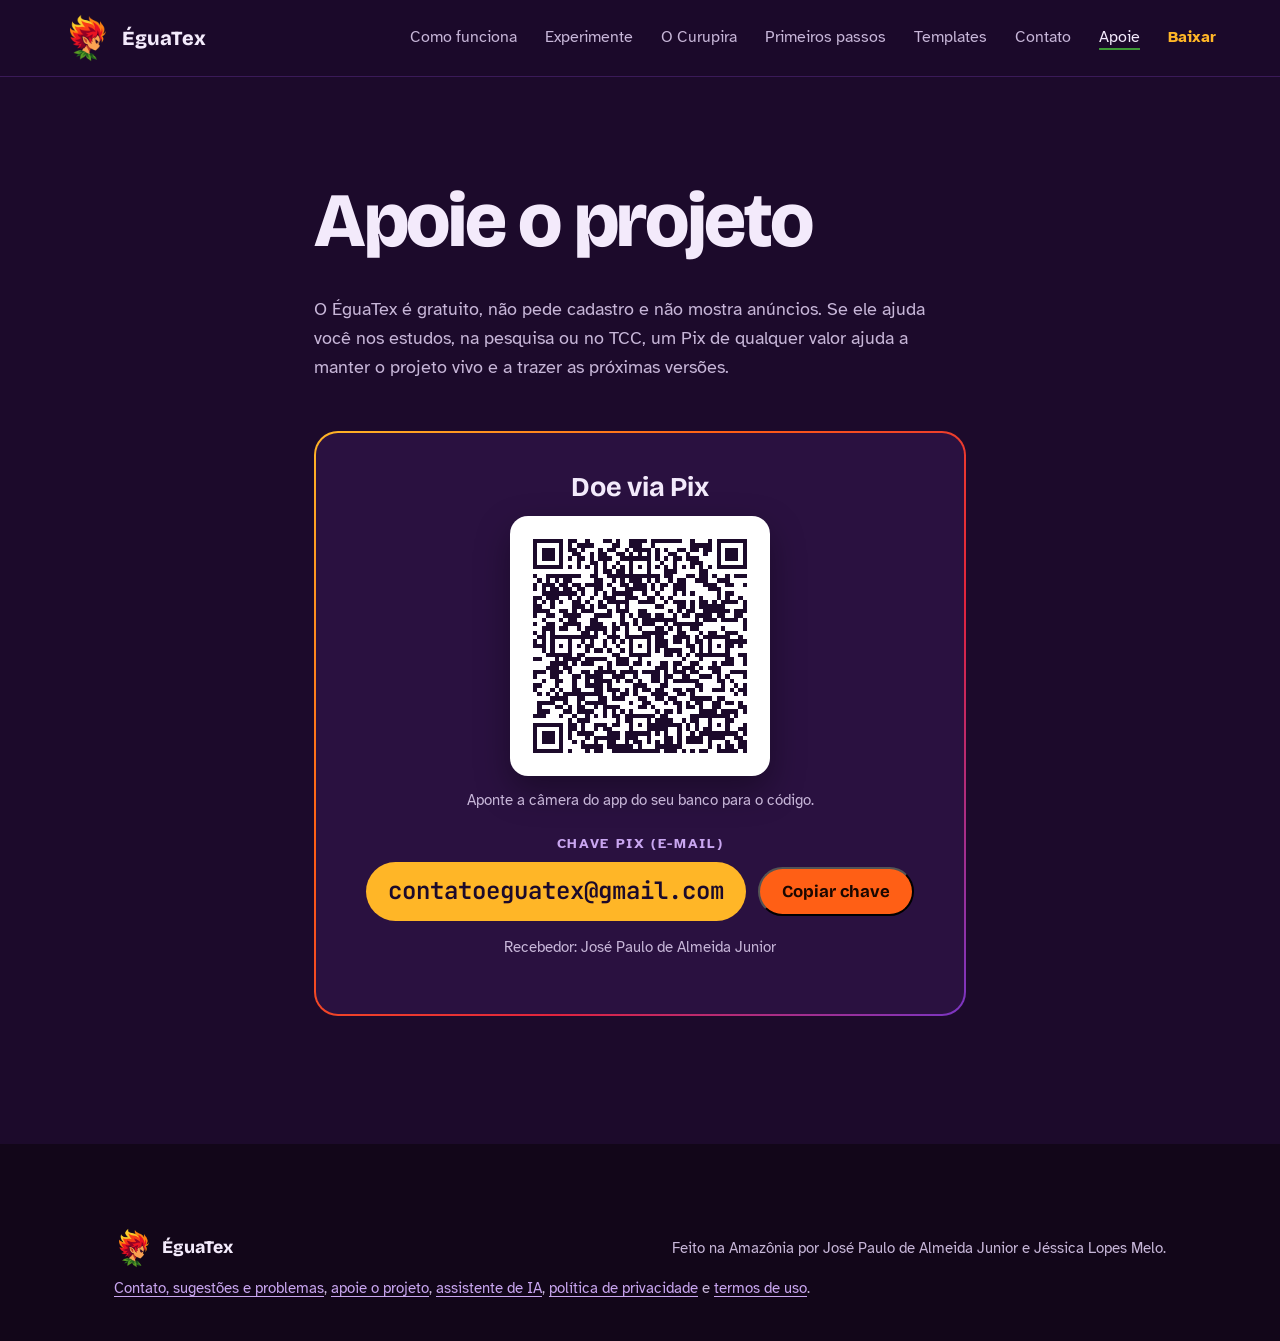
==== apoie.html @ a34e2828 "Nova página Apoie o projeto, com o Pix do ÉguaTex" ====
<!doctype html>
<html lang="pt-BR">
<head>
  <meta charset="utf-8">
  <meta name="viewport" content="width=device-width, initial-scale=1">
  <title>Apoie o projeto | ÉguaTex</title>
  <meta name="description" content="Apoie o ÉguaTex com um Pix para a chave contatoeguatex@gmail.com e ajude a manter o editor LaTeX gratuito e offline, feito na Amazônia.">
  <meta name="theme-color" content="#1c0a2b">
  <link rel="icon" href="/favicon.ico?v=www2" sizes="any">
  <link rel="icon" type="image/png" sizes="48x48" href="/favicon-48.png?v=www2">
  <link rel="icon" type="image/png" sizes="192x192" href="/favicon.png?v=www2">
  <link rel="apple-touch-icon" href="/apple-touch-icon.png?v=www2">
  <link rel="manifest" href="/site.webmanifest?v=www2">
  <link rel="canonical" href="https://eguatex.com.br/apoie.html">
  <meta property="og:site_name" content="ÉguaTex">
  <meta property="og:type" content="website">
  <meta property="og:locale" content="pt_BR">
  <meta property="og:url" content="https://eguatex.com.br/apoie.html">
  <meta property="og:title" content="Apoie o projeto | ÉguaTex">
  <meta property="og:description" content="Apoie o ÉguaTex com um Pix para a chave contatoeguatex@gmail.com e ajude a manter o editor LaTeX gratuito e offline, feito na Amazônia.">
  <meta property="og:image" content="https://eguatex.com.br/assets/img/compartilhar.jpg">
  <meta property="og:image:width" content="1200">
  <meta property="og:image:height" content="630">
  <meta property="og:image:alt" content="ÉguaTex. Escreva LaTeX de qualquer lugar, mesmo sem internet. Feito na Amazônia.">
  <meta name="twitter:card" content="summary_large_image">

  <link rel="preconnect" href="https://fonts.googleapis.com">
  <link rel="preconnect" href="https://fonts.gstatic.com" crossorigin>
  <link href="https://fonts.googleapis.com/css2?family=Bricolage+Grotesque:opsz,wght@12..96,500;12..96,700;12..96,800&family=Atkinson+Hyperlegible:ital,wght@0,400;0,700;1,400&family=JetBrains+Mono:wght@400;600&display=swap" rel="stylesheet">
  <link rel="stylesheet" href="assets/css/style.css?v=20261117a">
</head>
<body>
  <a class="pular" href="#conteudo">Pular para o conteúdo</a>

  <header class="topo">
    <a class="marca" href="index.html" aria-label="ÉguaTex, início">
      <img src="assets/img/curupira-256.png" alt="" width="48" height="48">
      <span>ÉguaTex</span>
    </a>
    <nav aria-label="Seções">
      <a href="index.html#portal">Como funciona</a>
      <a href="index.html#experimente">Experimente</a>
      <a href="index.html#curupira">O Curupira</a>
      <a href="primeiros-passos.html">Primeiros passos</a>
      <a href="templates.html">Templates</a>
      <a href="contato.html">Contato</a>
      <a href="apoie.html" aria-current="page">Apoie</a>
      <a class="nav-baixar" href="index.html#baixar">Baixar</a>
    </nav>
  </header>

  <main id="conteudo" class="contato apoie">
    <section class="contato-abertura" aria-labelledby="apoie-titulo">
      <h1 id="apoie-titulo">Apoie o projeto</h1>
      <p>O ÉguaTex é gratuito, não pede cadastro e não mostra anúncios. Se ele ajuda você nos estudos, na pesquisa ou no TCC, um Pix de qualquer valor ajuda a manter o projeto vivo e a trazer as próximas versões.</p>
    </section>

    <section class="contato-email apoie-pix" aria-labelledby="pix-titulo">
      <h2 id="pix-titulo">Doe via Pix</h2>
      <figure class="apoie-qr">
        <img src="assets/img/pix-eguatex.svg" width="260" height="260" alt="QR Code do Pix do ÉguaTex, para a chave contatoeguatex@gmail.com">
        <figcaption>Aponte a câmera do app do seu banco para o código.</figcaption>
      </figure>
      <p class="apoie-rotulo">Chave Pix (e-mail)</p>
      <div class="apoie-chave">
        <code id="chave-pix">contatoeguatex@gmail.com</code>
        <button type="button" class="botao botao-fogo" id="copiar-chave">Copiar chave</button>
      </div>
      <p class="apoie-recebedor">Recebedor: José Paulo de Almeida Junior</p>
    </section>
  </main>

  <footer class="rodape">
    <div class="rodape-faixa" aria-hidden="true"></div>
    <div class="rodape-conteudo">
      <p class="rodape-marca"><img src="assets/img/curupira-256.png" alt="" width="40" height="40"> ÉguaTex</p>
      <p>Feito na Amazônia por José Paulo de Almeida Junior e Jéssica Lopes Melo.</p>
      <p><a href="contato.html">Contato, sugestões e problemas</a>, <a href="apoie.html">apoie o projeto</a>, <a href="assistente-ia.html">assistente de IA</a>, <a href="privacidade.html">política de privacidade</a> e <a href="termos.html">termos de uso</a>.</p>
    </div>
  </footer>

  <script defer src="assets/js/config.js?v=20261116c"></script>
  <script defer src="assets/js/navegacao.js?v=20261116a"></script>
  <script>
    (() => {
      const botao = document.getElementById("copiar-chave");
      const chave = document.getElementById("chave-pix");
      botao.addEventListener("click", async () => {
        try { await navigator.clipboard.writeText(chave.textContent); botao.textContent = "Chave copiada"; }
        catch (e) { const r = document.createRange(); r.selectNodeContents(chave); const s = getSelection(); s.removeAllRanges(); s.addRange(r); botao.textContent = "Chave selecionada"; }
        if (window.goatcounter && window.goatcounter.count) window.goatcounter.count({ path: "copiar-chave-pix", event: true });
        setTimeout(() => { botao.textContent = "Copiar chave"; }, 2500);
      });
    })();
  </script>
</body>
</html>
---- assets/css/style.css ----
/* ÉguaTex — paleta tirada da logo do Curupira
   Roxo é a cor principal; verde e laranja-fogo são secundárias. */
:root {
  --noite: #1c0a2b;        /* fundo: roxo-noite da mata */
  --noite-2: #2a1140;      /* superfícies */
  --noite-3: #3a1a58;      /* bordas e realces discretos */
  --roxo: #7a35c4;         /* principal, das pontas do cabelo */
  --roxo-claro: #c9a6f0;
  --verde: #3f9a37;        /* pele do Curupira */
  --verde-claro: #8fd47f;
  --fogo: #ff5f15;         /* laranja-fogo */
  --brasa: #e0243e;
  --chama: #ffb627;
  --texto: #f3eafb;
  --texto-suave: #c7b6d8;

  --fonte-titulo: "Bricolage Grotesque", system-ui, sans-serif;
  --fonte-texto: "Atkinson Hyperlegible", system-ui, sans-serif;
  --fonte-codigo: "JetBrains Mono", ui-monospace, monospace;

  --medida: 68ch;
  --margem: clamp(16px, 5vw, 64px);
}

* { box-sizing: border-box; }
[hidden] { display: none !important; }
html { scroll-behavior: smooth; }
@media (prefers-reduced-motion: reduce) { html { scroll-behavior: auto; } }

body {
  margin: 0;
  background: var(--noite);
  color: var(--texto);
  font-family: var(--fonte-texto);
  font-size: 1.0625rem;
  line-height: 1.6;
  overflow-x: hidden;
}

img { max-width: 100%; height: auto; display: block; }
a { color: var(--roxo-claro); text-underline-offset: 3px; }
p a, li a, dd a { overflow-wrap: anywhere; }
a:hover { color: var(--chama); }
:focus-visible { outline: 3px solid var(--chama); outline-offset: 3px; border-radius: 4px; }

h1, h2, h3 { font-family: var(--fonte-titulo); line-height: 1.1; margin: 0; }
h2 { font-size: clamp(1.9rem, 4vw, 2.8rem); font-weight: 700; letter-spacing: -0.01em; }
h3 { font-size: 1.2rem; font-weight: 700; }
p { margin: 0 0 1em; }
code { font-family: var(--fonte-codigo); font-size: 0.9em; color: var(--verde-claro); }

.pular {
  position: absolute; left: -9999px; top: 8px;
  background: var(--chama); color: var(--noite); padding: 8px 14px; z-index: 10;
}
.pular:focus { left: 8px; }

/* ---------- topo ---------- */
.topo {
  display: flex; align-items: center; justify-content: space-between; gap: 16px;
  padding: 14px var(--margem);
  position: sticky; top: 0; z-index: 5;
  background: color-mix(in srgb, var(--noite) 88%, transparent);
  backdrop-filter: blur(8px);
  border-bottom: 1px solid var(--noite-3);
}
.marca {
  display: flex; align-items: center; gap: 10px;
  font-family: var(--fonte-titulo); font-weight: 800; font-size: 1.25rem;
  color: var(--texto); text-decoration: none;
}
.topo nav { display: flex; gap: clamp(10px, 2.5vw, 28px); align-items: center; flex-wrap: wrap; }
.topo nav a { color: var(--texto-suave); text-decoration: none; font-size: 0.98rem; }
.topo nav a:hover { color: var(--texto); }
.topo nav .nav-baixar { color: var(--chama); font-weight: 700; }
@media (max-width: 640px) {
  .topo nav a:not(.nav-baixar) { display: none; }
}

/* ---------- botões ---------- */
.acoes { display: flex; flex-wrap: wrap; gap: 12px; margin-top: 1.6em; }
.botao {
  display: inline-flex; align-items: center; justify-content: center;
  min-height: 48px; padding: 12px 22px;
  font-family: var(--fonte-titulo); font-weight: 700; font-size: 1.05rem;
  text-decoration: none; border-radius: 999px;
  transition: transform .15s ease, background-color .15s ease;
}
.botao-fogo { background: var(--fogo); color: #1a0700; }
.botao-fogo:hover { background: var(--chama); color: #1a0700; transform: translateY(-1px); }
.botao-linha { border: 2px solid var(--roxo); color: var(--texto); background: transparent; }
button.botao { cursor: pointer; }
.botao-linha:hover { background: var(--roxo); color: var(--texto); }

/* ---------- abertura ---------- */
.abertura {
  display: grid; grid-template-columns: 1.05fr 1fr; align-items: center;
  gap: clamp(24px, 4vw, 64px);
  padding: clamp(32px, 6vw, 80px) var(--margem) clamp(48px, 7vw, 96px);
  max-width: 1280px; margin: 0 auto;
}
.palavra {
  font-size: clamp(4rem, 13vw, 10.5rem);
  font-weight: 800;
  letter-spacing: -0.045em;
  line-height: 0.88;
  margin-left: -0.04em;
}
/* o acento do É vira labareda: é a marca da palavra "égua" */
.acento {
  background: linear-gradient(180deg, var(--chama) 0%, var(--fogo) 45%, var(--brasa) 75%, var(--roxo) 100%);
  -webkit-background-clip: text; background-clip: text; color: transparent;
}
.lema {
  font-family: var(--fonte-titulo); font-weight: 500;
  font-size: clamp(1.35rem, 2.6vw, 1.9rem); line-height: 1.25;
  margin: 0.7em 0 0.6em; max-width: 22ch;
}
.apoio { color: var(--texto-suave); max-width: 46ch; }

.abertura-figura { margin: 0; position: relative; justify-self: center; width: min(100%, 620px); }
.abertura-figura img { position: relative; z-index: 1; }
.brasa {
  position: absolute; inset: 6% 14% 10% 4%; border-radius: 50%;
  background: radial-gradient(circle at 40% 30%, rgba(255,140,30,.45), rgba(122,53,196,.35) 45%, transparent 70%);
  filter: blur(30px);
  animation: acender 2.4s ease-out both;
}
@keyframes acender {
  0% { opacity: 0; transform: scale(.7); }
  60% { opacity: 1; transform: scale(1.06); }
  100% { opacity: .85; transform: scale(1); }
}
@media (prefers-reduced-motion: reduce) { .brasa { animation: none; opacity: .85; } }

@media (max-width: 820px) {
  .abertura { grid-template-columns: 1fr; }
  .abertura-figura { order: -1; width: min(78%, 380px); }
}

/* ---------- seções gerais ---------- */
.experimente, .instalar, .curupira, .baixar {
  padding: clamp(56px, 8vw, 104px) var(--margem);
}
.secao-cabeca { max-width: var(--medida); margin-bottom: 2rem; }
.secao-cabeca p { color: var(--texto-suave); margin-top: 0.8em; }

/* ---------- experimente (editor ao vivo) ---------- */
.experimente {
  background: var(--noite-2);
  border-top: 1px solid var(--noite-3);
  border-bottom: 1px solid var(--noite-3);
}
.experimente > * { max-width: 1180px; margin-left: auto; margin-right: auto; }

.exemplos { display: flex; flex-wrap: wrap; gap: 8px; margin-bottom: 18px; }
.exemplos button {
  font: inherit; font-size: 0.95rem;
  color: var(--texto); background: transparent;
  border: 1.5px solid var(--noite-3); border-radius: 999px;
  padding: 7px 15px; cursor: pointer;
}
.exemplos button:hover { border-color: var(--roxo-claro); }
.exemplos button[aria-pressed="true"] { background: var(--verde); border-color: var(--verde); color: #071a05; font-weight: 700; }

.editor {
  display: grid; grid-template-columns: 1fr 1.2fr;
  border-radius: 20px; overflow: hidden;
  border: 1.5px solid var(--roxo);
  box-shadow: 0 0 0 6px rgba(122,53,196,.12);
}
.painel { padding: 18px 20px 22px; min-width: 0; }
.painel label, .painel .rotulo {
  display: block; font-size: 0.85rem; color: var(--texto-suave); margin-bottom: 10px;
}
.painel-codigo { background: #140720; }
.painel-codigo textarea {
  width: 100%; min-height: 220px; resize: vertical;
  background: transparent; color: var(--verde-claro);
  border: 0; outline: none;
  font-family: var(--fonte-codigo); font-size: 0.98rem; line-height: 1.6;
  caret-color: var(--chama);
}
.painel-codigo:focus-within { box-shadow: inset 3px 0 0 var(--chama); }
.painel-saida {
  background: #fbf7ff; color: #22102f;
  display: flex; flex-direction: column;
}
.painel-saida .rotulo { color: #6a5880; }
.saida {
  flex: 1; display: grid; place-items: center;
  min-height: 220px; overflow-x: auto;
  font-size: clamp(1.15rem, 2.4vw, 1.6rem);
}
.saida .katex-display { margin: 0; }
.erro { color: #a3122a; font-size: 0.92rem; margin: 10px 0 0; }

@media (max-width: 760px) {
  .editor { grid-template-columns: 1fr; }
  .painel-codigo textarea { min-height: 140px; }
  .saida { min-height: 160px; }
}

/* ---------- baixar ---------- */
.baixar-caixa {
  max-width: 980px; margin: 0 auto;
  display: grid; grid-template-columns: auto 1fr; gap: clamp(20px, 4vw, 48px); align-items: start;
  padding: clamp(24px, 4vw, 48px);
  border-radius: 28px;
  background:
    linear-gradient(var(--noite-2), var(--noite-2)) padding-box,
    linear-gradient(135deg, var(--chama), var(--fogo), var(--brasa), var(--roxo)) border-box;
  border: 2px solid transparent;
}
.baixar-logo { width: clamp(96px, 14vw, 156px); }
.acoes-plataformas { display: grid; grid-template-columns: repeat(3, minmax(0, 1fr)); gap: 14px; margin-top: 22px; }
@media (max-width: 640px) { .acoes-plataformas { grid-template-columns: 1fr; } }
.plataforma-baixar {
  display: flex; flex-direction: column; align-items: flex-start; gap: 6px;
  background: var(--noite); border: 1.5px solid var(--noite-3); border-radius: 18px; padding: 18px; min-width: 0;
}
.plataforma-baixar svg { width: 34px; height: 34px; fill: none; stroke: var(--chama); stroke-width: 1.8; stroke-linecap: round; stroke-linejoin: round; }
.plataforma-baixar h3 { font-size: 1.25rem; margin: 2px 0 0; }
.plataforma-baixar .req { margin: 0 0 8px; font-size: .92rem; color: var(--texto-suave); }
.plataforma-baixar .botao { width: 100%; justify-content: center; text-align: center; }
.plataforma-baixar .tam { font-size: .85rem; color: var(--texto-suave); min-height: 1.2em; }
.botao.desligado { opacity: .55; cursor: default; pointer-events: none; }
#p-linux svg { stroke: var(--verde-claro); }
.release-estado { color: var(--texto-suave); margin-top: 0.7em; }
.release-detalhes {
  display: flex; flex-wrap: wrap; gap: 12px 36px; margin: 1.2em 0 0;
}
.release-detalhes dt { font-size: 0.85rem; color: var(--texto-suave); }
.release-detalhes dd { margin: 2px 0 0; font-family: var(--fonte-titulo); font-weight: 700; font-size: 1.25rem; }
.nota { font-size: 0.9rem; color: var(--texto-suave); margin: 1em 0 0; }
@media (max-width: 560px) {
  .baixar-caixa { grid-template-columns: 1fr; }
}

/* ---------- instalar (sequência real, por isso numerada) ---------- */
.instalar > * { max-width: 1180px; margin-left: auto; margin-right: auto; }
.passos {
  list-style: none; padding: 0; margin: 0 auto;
  display: grid; grid-template-columns: repeat(auto-fit, minmax(230px, 1fr)); gap: 28px;
  counter-reset: passo;
}
.passos li { counter-increment: passo; position: relative; padding-top: 64px; }
.passos li::before {
  content: counter(passo);
  position: absolute; top: 0; left: 0;
  width: 48px; height: 48px; border-radius: 50%;
  display: grid; place-items: center;
  font-family: var(--fonte-titulo); font-weight: 800; font-size: 1.4rem;
  background: var(--roxo); color: var(--texto);
}
.passos li:last-child::before { background: var(--verde); }
.passos li:not(:last-child)::after {
  content: ""; position: absolute; top: 24px; left: 60px; right: -16px;
  border-top: 2px dashed var(--noite-3);
}
.passos h3 { margin-bottom: 0.5em; }
.passos p { color: var(--texto-suave); }

/* ---------- Curupira ---------- */
.curupira {
  background: linear-gradient(180deg, var(--noite) 0%, #16280f 140%);
  overflow: hidden;
}
.rastro { display: block; width: min(100%, 1200px); margin: 0 auto 32px; fill: var(--verde); opacity: .55; }
.curupira-texto { max-width: var(--medida); margin: 0 auto; }
.curupira-texto h2 { margin-bottom: 0.7em; }
.curupira-texto p { font-size: 1.12rem; }
.curupira-texto p:last-child { color: var(--chama); font-family: var(--fonte-titulo); font-weight: 500; font-size: 1.3rem; }

/* ---------- rodapé ---------- */
.rodape { background: #120619; color: var(--texto-suave); font-size: 0.95rem; }
/* faixa de ganchos entrelaçados, inspirada nas bordas da cerâmica marajoara */
.rodape-faixa {
  height: 52px;
  background: url("../img/faixa-marajoara.svg") repeat-x left center / 54px 52px;
}
.rodape-conteudo {
  max-width: 1180px; margin: 0 auto; padding: 32px var(--margem) 40px;
  display: flex; flex-wrap: wrap; gap: 8px 32px; align-items: center;
}
.rodape-conteudo p { margin: 0; }
.rodape-marca {
  display: flex; align-items: center; gap: 8px;
  font-family: var(--fonte-titulo); font-weight: 800; color: var(--texto); font-size: 1.1rem;
  margin-right: auto !important;
}

/* ---------- página de contato ---------- */
.topo nav a[aria-current="page"] { color: var(--texto); text-decoration: underline; text-decoration-color: var(--verde); text-decoration-thickness: 2px; text-underline-offset: 6px; }

.contato { max-width: 780px; margin: 0 auto; padding: clamp(48px, 8vw, 104px) var(--margem) clamp(64px, 10vw, 128px); }
.contato-abertura { margin-bottom: clamp(32px, 5vw, 48px); }
.contato-abertura h1 { font-size: clamp(2.6rem, 7vw, 4.8rem); font-weight: 800; letter-spacing: -0.03em; margin-bottom: 0.4em; }
.contato-abertura p { color: var(--texto-suave); font-size: 1.15rem; }

.contato-email {
  padding: clamp(24px, 4vw, 40px); border-radius: 24px;
  background:
    linear-gradient(var(--noite-2), var(--noite-2)) padding-box,
    linear-gradient(135deg, var(--chama), var(--fogo), var(--brasa), var(--roxo)) border-box;
  border: 2px solid transparent;
}
.contato-email h2 { font-size: clamp(1.3rem, 3vw, 1.7rem); font-weight: 700; margin-bottom: 0.5em; }
.email-endereco { margin: 0; font-family: var(--fonte-titulo); font-weight: 700; font-size: clamp(1.3rem, 4vw, 2rem); overflow-wrap: anywhere; }
.email-endereco a { color: var(--chama); }

/* Paginas de texto (privacidade, instalar LaTeX) no molde da pagina de contato */
.texto-longo h2 { font-size: clamp(1.3rem, 3vw, 1.7rem); font-weight: 700; margin: 1.6em 0 0.5em; }
.texto-longo p, .texto-longo li { font-size: 1.05rem; line-height: 1.65; }
.texto-longo ul, .texto-longo ol { padding-left: 1.3em; }
.texto-longo li { margin-bottom: 0.4em; }
.texto-longo h3 { font-size: 1.15rem; font-weight: 700; margin: 1.3em 0 0.4em; }
.texto-longo a { color: var(--chama); }

/* ---------- menu no celular ---------- */
.menu-botao { display: none; }
[id] { scroll-margin-top: 76px; }
@media (max-width: 1080px) {
  .menu-botao {
    display: inline-flex; align-items: center; gap: 10px;
    font: inherit; font-family: var(--fonte-titulo); font-weight: 700; font-size: 1rem;
    color: var(--texto); background: transparent; cursor: pointer;
    border: 1.5px solid var(--roxo); border-radius: 999px; padding: 8px 16px;
  }
  .menu-icone { position: relative; width: 16px; height: 2px; background: currentColor; box-shadow: 0 -5px 0 currentColor, 0 5px 0 currentColor; transition: box-shadow .2s ease, transform .2s ease; }
  .topo.aberto .menu-icone { box-shadow: none; transform: rotate(45deg); }
  .topo.aberto .menu-icone::after { content: ""; position: absolute; inset: 0; background: currentColor; transform: rotate(90deg); }
  .topo.tem-menu nav {
    display: none; position: absolute; top: 100%; left: 0; right: 0;
    flex-direction: column; align-items: stretch; gap: 0;
    padding: 6px var(--margem) 14px;
    background: var(--noite); border-bottom: 1px solid var(--noite-3);
    box-shadow: 0 18px 40px rgba(0,0,0,.45);
  }
  .topo.tem-menu.aberto nav { display: flex; }
  .topo.tem-menu nav a, .topo.tem-menu nav a:not(.nav-baixar) {
    display: block; padding: 13px 4px; font-size: 1.12rem; color: var(--texto);
    border-bottom: 1px solid var(--noite-3);
  }
  .topo.tem-menu nav a:last-child { border-bottom: 0; color: var(--chama); }
}

/* ---------- tela de carregamento (página lenta e troca de aba) ---------- */
.carregando {
  position: fixed; inset: 0; z-index: 50;
  display: grid; place-items: center;
  background: var(--noite);
  padding-left: max(16px, env(safe-area-inset-left, 0px));
  padding-right: max(16px, env(safe-area-inset-right, 0px));
  opacity: 0; visibility: hidden;
  transition: opacity .6s ease, visibility 0s linear .6s;
}
.carregando.mostrar { opacity: 1; visibility: visible; transition: opacity .35s ease; }
.carregando-fundo {
  font-family: var(--fonte-titulo); font-weight: 800;
  font-size: clamp(4rem, 17vw, 13rem); letter-spacing: -0.05em; line-height: 1.05;
  user-select: none; white-space: nowrap;
}
.carregando-fundo span {
  color: transparent; -webkit-text-stroke: 2px rgba(201,166,240,.5);
  background: linear-gradient(100deg, rgba(122,53,196,.28) 35%, rgba(255,182,39,.75) 50%, rgba(122,53,196,.28) 65%);
  background-size: 300% 100%; -webkit-background-clip: text; background-clip: text;
  animation: brilho 2.6s linear infinite;
}
@keyframes brilho { from { background-position: 100% 0; } to { background-position: -50% 0; } }
.carregando-centro { position: relative; display: grid; justify-items: center; gap: 18px; text-align: center; max-width: 100%; }
.trilha { display: flex; align-items: center; gap: 4px; }
.carregando-logo { width: clamp(112px, 19vw, 176px); margin-bottom: -10px; filter: drop-shadow(0 0 28px rgba(255,120,40,.45)); animation: respirar 2.2s ease-in-out infinite; }
@keyframes respirar { 50% { filter: drop-shadow(0 0 46px rgba(255,140,40,.75)); transform: translateY(-3px); } }
.pegadas-carga { width: min(300px, 58vw); height: auto; fill: var(--verde-claro); overflow: visible; }
.pegadas-carga use { opacity: 0; animation: pisar 3.2s infinite; }
.pegadas-carga use:nth-of-type(2) { animation-delay: .32s; }
.pegadas-carga use:nth-of-type(3) { animation-delay: .64s; }
.pegadas-carga use:nth-of-type(4) { animation-delay: .96s; }
.pegadas-carga use:nth-of-type(5) { animation-delay: 1.28s; }
.pegadas-carga use:nth-of-type(6) { animation-delay: 1.6s; }
.pegadas-carga use:nth-of-type(7) { animation-delay: 1.92s; }
.pegadas-carga use:nth-of-type(8) { animation-delay: 2.24s; }
@keyframes pisar { 0% { opacity: 0; } 5% { opacity: 1; } 45% { opacity: .45; } 75%, 100% { opacity: 0; } }
.carregando-texto { color: var(--texto); font-family: var(--fonte-titulo); font-weight: 500; font-size: 1.1rem; margin: 0; }
.carregando-dica { color: var(--texto-suave); font-size: .88rem; margin: -12px 0 0; max-width: 30ch; }

@media (prefers-reduced-motion: reduce) {
  .carregando-logo, .carregando-fundo span, .pegadas-carga use { animation: none; }
  .pegadas-carga use { opacity: .8; }
}

/* ---------- avaliações ---------- */
.sr { position: absolute; width: 1px; height: 1px; overflow: hidden; clip: rect(0 0 0 0); white-space: nowrap; }
.avaliacoes { padding: clamp(56px, 8vw, 104px) var(--margem); }
.avaliacoes > * { max-width: 1180px; margin-left: auto; margin-right: auto; }
.av-grade { display: grid; grid-template-columns: 1.2fr 1fr; gap: clamp(24px, 4vw, 48px); align-items: start; }
@media (max-width: 860px) { .av-grade { grid-template-columns: 1fr; } }
.av-coluna { min-width: 0; }
.av-resumo { display: flex; flex-wrap: wrap; align-items: center; gap: 6px 16px; margin-bottom: 20px; }
.av-media { margin: 0; font-family: var(--fonte-titulo); font-weight: 800; font-size: clamp(2.6rem, 6vw, 3.6rem); line-height: 1; color: var(--chama); }
.av-total { margin: 0; width: 100%; color: var(--texto-suave); }
.av-estrelas-media { display: flex; gap: 4px; }
.estrela { position: relative; display: inline-block; width: 28px; height: 28px; }
.estrela svg { width: 100%; height: 100%; fill: var(--noite-3); }
.estrela::after {
  content: ""; position: absolute; inset: 0; width: var(--cheio, 0%); overflow: hidden;
  background: var(--chama);
  -webkit-mask: url("data:image/svg+xml,%3Csvg xmlns='http://www.w3.org/2000/svg' viewBox='0 0 24 24'%3E%3Cpath d='M12 2.6l2.9 6 6.6.8-4.9 4.5 1.3 6.5L12 17.2l-5.9 3.2 1.3-6.5L2.5 9.4l6.6-.8z'/%3E%3C/svg%3E") left center / 28px 28px no-repeat;
          mask: url("data:image/svg+xml,%3Csvg xmlns='http://www.w3.org/2000/svg' viewBox='0 0 24 24'%3E%3Cpath d='M12 2.6l2.9 6 6.6.8-4.9 4.5 1.3 6.5L12 17.2l-5.9 3.2 1.3-6.5L2.5 9.4l6.6-.8z'/%3E%3C/svg%3E") left center / 28px 28px no-repeat;
}
.av-lista { list-style: none; margin: 0; padding: 0; display: grid; gap: 14px; max-height: 560px; overflow-y: auto; padding-right: 4px; }
.av-item { background: var(--noite-2); border: 1px solid var(--noite-3); border-radius: 16px; padding: 16px 18px; }
.av-item-topo { display: flex; flex-wrap: wrap; justify-content: space-between; align-items: center; gap: 8px; margin-bottom: 6px; }
.av-item p { margin: 0 0 8px; overflow-wrap: anywhere; }
.av-item time { font-size: .85rem; color: var(--texto-suave); }
.av-estrelas { display: inline-flex; gap: 2px; }
.av-estrelas svg { width: 18px; height: 18px; fill: var(--chama); }
.av-vazio { color: var(--texto-suave); padding: 18px; border: 1.5px dashed var(--noite-3); border-radius: 16px; }

.av-form {
  padding: clamp(20px, 3vw, 32px); border-radius: 24px;
  background:
    linear-gradient(var(--noite-2), var(--noite-2)) padding-box,
    linear-gradient(135deg, var(--chama), var(--fogo), var(--brasa), var(--roxo)) border-box;
  border: 2px solid transparent;
}
.av-form h3 { font-size: 1.4rem; margin-bottom: .8em; }
.av-nota { border: 0; padding: 0; margin: 0 0 1.1em; display: flex; gap: 6px; }
.av-nota legend { font-weight: 700; margin-bottom: 8px; padding: 0; }
.av-nota label { cursor: pointer; width: 40px; height: 40px; display: grid; place-items: center; border-radius: 10px; }
.av-nota label::before {
  content: ""; width: 34px; height: 34px; background: var(--noite-3);
  -webkit-mask: url("data:image/svg+xml,%3Csvg xmlns='http://www.w3.org/2000/svg' viewBox='0 0 24 24'%3E%3Cpath d='M12 2.6l2.9 6 6.6.8-4.9 4.5 1.3 6.5L12 17.2l-5.9 3.2 1.3-6.5L2.5 9.4l6.6-.8z'/%3E%3C/svg%3E") center / contain no-repeat;
          mask: url("data:image/svg+xml,%3Csvg xmlns='http://www.w3.org/2000/svg' viewBox='0 0 24 24'%3E%3Cpath d='M12 2.6l2.9 6 6.6.8-4.9 4.5 1.3 6.5L12 17.2l-5.9 3.2 1.3-6.5L2.5 9.4l6.6-.8z'/%3E%3C/svg%3E") center / contain no-repeat;
  transition: background-color .15s ease, transform .15s ease;
}
.av-nota input { position: absolute; opacity: 0; width: 1px; height: 1px; }
.av-nota label:has(input:focus-visible) { outline: 3px solid var(--chama); outline-offset: 2px; }
.av-nota[data-nota="1"] label:nth-of-type(-n+1)::before, .av-nota[data-previa="1"] label:nth-of-type(-n+1)::before,
.av-nota[data-nota="2"] label:nth-of-type(-n+2)::before, .av-nota[data-previa="2"] label:nth-of-type(-n+2)::before,
.av-nota[data-nota="3"] label:nth-of-type(-n+3)::before, .av-nota[data-previa="3"] label:nth-of-type(-n+3)::before,
.av-nota[data-nota="4"] label:nth-of-type(-n+4)::before, .av-nota[data-previa="4"] label:nth-of-type(-n+4)::before,
.av-nota[data-nota="5"] label:nth-of-type(-n+5)::before, .av-nota[data-previa="5"] label:nth-of-type(-n+5)::before { background: var(--chama); }
.av-nota label:hover::before { transform: scale(1.12); }
.av-form .campo small { display: block; margin-top: 6px; font-size: .85rem; color: var(--texto-suave); }
.av-escondido { position: absolute; left: -9999px; }
.av-form .botao { border: 0; cursor: pointer; margin-top: .3em; }
.av-form .botao:disabled { opacity: .6; cursor: wait; }
.av-aviso { margin: 14px 0 0; padding: 10px 14px; border-radius: 12px; font-size: .95rem; }
.av-aviso.certo { background: rgba(63,154,55,.18); color: var(--verde-claro); }
.av-aviso.erro { background: rgba(224,36,62,.16); color: #ff9aaa; }
.av-form .campo { display: block; margin-bottom: 1.1em; }
.av-form .campo > span:first-child { display: block; font-weight: 700; margin-bottom: 6px; }
.av-form .campo input, .av-form .campo textarea {
  width: 100%; font: inherit; color: var(--texto);
  background: #140720; border: 1.5px solid var(--noite-3); border-radius: 12px; padding: 12px 14px;
}
.av-form .campo textarea { resize: vertical; min-height: 120px; }
.av-form .campo input:focus, .av-form .campo textarea:focus { border-color: var(--roxo-claro); outline: none; box-shadow: 0 0 0 3px rgba(201,166,240,.25); }
.av-form .campo :user-invalid { border-color: var(--brasa); }
.botao.pequeno { min-height: 0; padding: 6px 14px; font-size: .9rem; }
button.botao-linha { background: transparent; cursor: pointer; }

/* ---------- galeria de templates ---------- */
.galeria { max-width: 1180px; margin: 0 auto; padding: clamp(36px, 6vw, 80px) var(--margem) clamp(56px, 8vw, 96px); }
.galeria-abertura { max-width: 720px; margin: 0 auto clamp(40px, 6vw, 64px); text-align: center; }
.galeria-rotulo { font-family: var(--fonte-codigo); color: var(--verde-claro); font-size: .95rem; margin: 0 0 .6em; }
.galeria-abertura h1 { font-size: clamp(2.6rem, 8vw, 4.6rem); font-weight: 800; letter-spacing: -0.03em; margin-bottom: .3em; }
.galeria-abertura p { color: var(--texto-suave); font-size: 1.08rem; text-wrap: pretty; }
.galeria-aviso { display: inline-block; font-size: .95rem !important; color: var(--chama) !important; background: rgba(255,95,21,.1); border: 1px solid rgba(255,95,21,.35); border-radius: 999px; padding: 6px 16px; }
.galeria-busca { margin-top: 1.4em; }
.galeria-busca input {
  width: 100%; font: inherit; font-size: 1.05rem; color: var(--texto);
  background: var(--noite-2) url("data:image/svg+xml,%3Csvg xmlns='http://www.w3.org/2000/svg' viewBox='0 0 24 24' fill='none' stroke='%23c9a6f0' stroke-width='2.2' stroke-linecap='round'%3E%3Ccircle cx='11' cy='11' r='7'/%3E%3Cpath d='m20 20-3.6-3.6'/%3E%3C/svg%3E") 18px center / 20px no-repeat;
  border: 1.5px solid var(--noite-3); border-radius: 999px; padding: 14px 20px 14px 50px;
}
.galeria-busca input:focus { outline: none; border-color: var(--roxo-claro); box-shadow: 0 0 0 3px rgba(201,166,240,.25); }
.galeria-subtitulo { font-size: clamp(1.6rem, 3.4vw, 2.2rem); margin-bottom: 24px; }

.categorias { list-style: none; margin: 0; padding: 0; display: grid; grid-template-columns: repeat(3, minmax(0, 1fr)); gap: clamp(20px, 3vw, 36px) clamp(16px, 2.6vw, 32px); }
@media (max-width: 960px) { .categorias { grid-template-columns: repeat(2, minmax(0, 1fr)); } }
@media (max-width: 540px) { .categorias { grid-template-columns: 1fr; } }
.categoria { display: grid; grid-template-rows: auto auto 1fr auto; align-content: start; min-width: 0; }
.categoria h3 { font-size: clamp(1.15rem, 2vw, 1.3rem); margin: 16px 0 6px; }
.categoria p { color: var(--texto-suave); margin: 0 0 12px; font-size: .98rem; }
.em-breve { justify-self: start; font-size: .82rem; font-weight: 700; color: var(--verde-claro); border: 1.5px solid rgba(143,212,127,.45); border-radius: 999px; padding: 3px 12px; }

.cat-arte { position: relative; aspect-ratio: 8 / 5; max-width: 100%; border-radius: 20px; overflow: hidden; isolation: isolate; }
.cat-arte::before {
  content: ""; position: absolute; inset: auto 0 0 0; height: 22px; z-index: -1; opacity: .35;
  background: url("../img/faixa-marajoara.svg") repeat-x left center / 23px 22px;
}
.cat-arte svg { width: 100%; height: 100%; display: block; filter: drop-shadow(0 10px 18px rgba(0,0,0,.35)); transition: transform .35s cubic-bezier(.2,.7,.2,1); }
.categoria:hover .cat-arte svg { transform: translateY(-5px) rotate(-1.2deg); }
@media (prefers-reduced-motion: reduce) { .categoria:hover .cat-arte svg { transform: none; } }
.cor-roxo  { background: radial-gradient(circle at 70% 20%, #8a45d6, #4d1c86 70%); }
.cor-verde { background: radial-gradient(circle at 70% 20%, #4fa846, #1f5a1b 70%); }
.cor-fogo  { background: radial-gradient(circle at 70% 20%, #ff8a3d, #b33a0c 70%); }
.cor-brasa { background: radial-gradient(circle at 70% 20%, #e8475e, #7d1428 70%); }

.cat-arte .papel, .cat-arte .papel rect, .cat-arte .papel path { fill: #fbf7ff; }
.cat-arte .papel-claro, .cat-arte .papel-claro rect { fill: #fbf7ff; }
.cat-arte .tinta, .cat-arte .tinta rect { fill: #3a1a58; }
.cat-arte .traco, .cat-arte .traco rect { fill: #d9cbe8; }
.cat-arte .caixa { fill: #efe3fb; }
.cat-arte .caixa2 { fill: #e3f3df; }
.cat-arte .destaque { fill: #7a35c4; }
.cat-arte .destaque2 { fill: #ff5f15; }
.cat-arte .faixa-slide { fill: #2f6b29; }
.cat-arte .pe-tela { fill: rgba(251,247,255,.75); }
.cat-arte .dobra { fill: #d9cbe8; }
.cat-arte .marca-q { fill: none; stroke: #7a35c4; stroke-width: 2; }
.cat-arte .marca-q.ok { fill: #3f9a37; stroke: #3f9a37; }
.cat-arte .linha-resp { fill: #d9cbe8; }
.cat-arte .numero { font: 700 11px var(--fonte-titulo); fill: #3a1a58; }
.cat-arte .aspas { font: 800 26px Georgia, serif; fill: #7a35c4; }
.cat-arte .assinatura { fill: none; stroke: #3f9a37; stroke-width: 2.4; stroke-linecap: round; }
.cat-arte .lombadas .l1 { fill: #fbf7ff; } .cat-arte .lombadas .l2 { fill: #3a1a58; } .cat-arte .lombadas .l3 { fill: #ffb627; } .cat-arte .lombadas .l4 { fill: #7a35c4; }
.cat-arte .lombadas ~ .tinta rect { fill: #ffb627; }

.galeria-vazia { text-align: center; color: var(--texto-suave); padding: 28px; border: 1.5px dashed var(--noite-3); border-radius: 16px; }
.galeria-sugestao { margin-top: clamp(48px, 7vw, 80px); text-align: center; padding: clamp(28px, 4vw, 44px) clamp(18px, 4vw, 48px); border-radius: 28px;
  background: linear-gradient(var(--noite-2), var(--noite-2)) padding-box, linear-gradient(135deg, var(--chama), var(--fogo), var(--brasa), var(--roxo)) border-box; border: 2px solid transparent; }
.galeria-sugestao h2 { font-size: clamp(1.5rem, 3.4vw, 2.1rem); margin-bottom: .4em; }
.galeria-sugestao p { color: var(--texto-suave); max-width: 52ch; margin: 0 auto 1.2em; }
.galeria-fim { text-align: center; margin-top: 32px; }

/* ---------- galeria: movimento ---------- */
.cursor-classe { display: inline-block; width: .55em; height: 1.05em; margin-left: 2px; vertical-align: -0.18em; background: var(--chama); animation: piscar-classe 1s steps(1) infinite; }
@keyframes piscar-classe { 50% { opacity: 0; } }
#classe-digitada { color: var(--chama); }

.faixa-classes {
  width: 100vw; margin: 0 0 clamp(36px, 5vw, 56px) calc(50% - 50vw); overflow: hidden;
  border-block: 1px solid var(--noite-3); background: rgba(42,17,64,.55); padding-block: 12px;
  mask-image: linear-gradient(90deg, transparent, #000 8%, #000 92%, transparent);
  -webkit-mask-image: linear-gradient(90deg, transparent, #000 8%, #000 92%, transparent);
}
.faixa-trilho { display: flex; gap: 40px; width: max-content; font-family: var(--fonte-codigo); font-size: .95rem; color: var(--roxo-claro); white-space: nowrap; animation: correr-classes 45s linear infinite; }
.faixa-trilho span:nth-child(3n+1) { color: var(--verde-claro); }
.faixa-trilho span:nth-child(3n+2) { color: var(--chama); }
@keyframes correr-classes { to { transform: translateX(-50%); } }
.faixa-classes:hover .faixa-trilho { animation-play-state: paused; }

.galeria-cabeca { display: flex; flex-wrap: wrap; align-items: end; justify-content: space-between; gap: 12px 24px; margin-bottom: 24px; }
.galeria-cabeca .galeria-subtitulo { margin: 0; }
.filtros { display: flex; flex-wrap: wrap; gap: 8px; }
.filtros button { font: inherit; font-size: .95rem; color: var(--texto); background: transparent; border: 1.5px solid var(--noite-3); border-radius: 999px; padding: 7px 16px; cursor: pointer; transition: background-color .2s ease, border-color .2s ease; }
.filtros button:hover { border-color: var(--roxo-claro); }
.filtros button[aria-pressed="true"] { background: var(--roxo); border-color: var(--roxo); font-weight: 700; }

.cat-rodape { display: flex; flex-wrap: wrap; align-items: center; gap: 8px; }
.cat-classe { font-size: .82rem; color: var(--roxo-claro); background: rgba(122,53,196,.18); border-radius: 6px; padding: 2px 8px; }

.cat-giro { position: relative; aspect-ratio: 8 / 5; max-width: 100%; perspective: 1100px; cursor: pointer; }
.cat-giro .cat-frente, .cat-verso {
  position: absolute; inset: 0; backface-visibility: hidden; -webkit-backface-visibility: hidden;
  transition: transform .7s cubic-bezier(.3,.8,.25,1);
}
.cat-verso {
  transform: rotateY(180deg); border-radius: 20px; overflow: hidden;
  background: linear-gradient(160deg, #241038, #140720); border: 1.5px solid var(--roxo);
  display: grid; place-items: center; padding: 14px;
}
.cat-verso pre { margin: 0; font-family: var(--fonte-codigo); font-size: clamp(.72rem, 1.5vw, .84rem); line-height: 1.65; color: var(--verde-claro); white-space: pre-wrap; overflow-wrap: anywhere; }
.cat-verso .cmd { color: var(--chama); }
.cat-verso .arg { color: var(--roxo-claro); }
@media (hover: hover) {
  .categoria:hover .cat-frente { transform: rotateY(-180deg); }
  .categoria:hover .cat-verso { transform: rotateY(0); }
}
.categoria.virado .cat-frente { transform: rotateY(-180deg); }
.categoria.virado .cat-verso { transform: rotateY(0); }
.categoria:hover .cat-arte svg { transform: none; }

.js:not(.calmo) .categorias .categoria { opacity: 0; transform: translateY(26px); filter: blur(6px); }
.js:not(.calmo) .categorias .categoria.visto { opacity: 1; transform: none; filter: none; transition: opacity .6s ease, transform .6s cubic-bezier(.2,.7,.2,1), filter .6s ease; }

@media (prefers-reduced-motion: reduce) {
  .faixa-trilho, .cursor-classe { animation: none; }
  .cat-giro .cat-frente, .cat-verso { transition: none; }
}
::view-transition-group(*) { animation-duration: .45s; animation-timing-function: cubic-bezier(.3,.8,.25,1); }

/* ---------- página Instalar ---------- */
.instalar-pagina { max-width: 1180px; margin: 0 auto; padding: clamp(40px, 7vw, 88px) var(--margem) clamp(56px, 8vw, 104px); }
.instalar-abertura { max-width: var(--medida); margin-bottom: clamp(32px, 5vw, 52px); }
.instalar-abertura h1 { font-size: clamp(2.6rem, 7vw, 4.6rem); font-weight: 800; letter-spacing: -0.03em; margin-bottom: .35em; }
.instalar-abertura p { color: var(--texto-suave); font-size: 1.15rem; }
.instalar-pagina .passos a { color: var(--chama); }
.sistemas { display: flex; flex-wrap: wrap; gap: 10px; margin-top: 22px; }
.sistemas a { padding: 8px 18px; border-radius: 999px; border: 1.5px solid var(--noite-3); color: var(--texto); text-decoration: none; font-family: var(--fonte-titulo); font-weight: 700; }
.sistemas a:hover { border-color: var(--chama); color: var(--chama); }
.sistemas a span { font-weight: 500; font-size: .85em; color: var(--texto-suave); }
.sistema { scroll-margin-top: 90px; }
.sistema + .sistema { margin-top: clamp(48px, 7vw, 80px); padding-top: clamp(36px, 5vw, 56px); border-top: 1px solid var(--noite-3); }
.sistema > h2 { font-size: clamp(1.8rem, 4vw, 2.6rem); font-weight: 700; margin: 0 0 .2em; }
.sistema .requisito { color: var(--texto-suave); margin: 0 0 28px; }
.sistema .requisito.em-breve { color: var(--chama); font-family: var(--fonte-titulo); font-weight: 700; margin-bottom: 10px; }
.sistema-aviso { color: var(--texto-suave); max-width: var(--medida); }
.sistema-aviso a { color: var(--chama); }

.outras-distribuicoes { margin-top: clamp(56px, 8vw, 96px); padding-top: clamp(40px, 6vw, 64px); border-top: 1px solid var(--noite-3); }
.outras-distribuicoes > h2 { font-size: clamp(1.8rem, 4vw, 2.6rem); font-weight: 700; margin: 0 0 .4em; }
.outras-distribuicoes .sub { color: var(--texto-suave); max-width: var(--medida); }
.opcoes { display: grid; grid-template-columns: repeat(2, minmax(0, 1fr)); gap: clamp(16px, 3vw, 28px); margin: 28px 0 8px; }
@media (max-width: 760px) { .opcoes { grid-template-columns: 1fr; } }
.opcao { background: var(--noite-2); border: 1.5px solid var(--noite-3); border-radius: 20px; padding: clamp(18px, 3vw, 28px); min-width: 0; }
.opcao h3 { font-size: 1.3rem; margin: 0; }
.opcao-dica { margin: 4px 0 12px; font-size: .92rem !important; color: var(--verde-claro); }
.opcao ol { margin: 0; }
.conferir-titulo { font-size: 1.3rem; margin: 1.6em 0 .4em; }
@media (max-width: 560px) { .passos li:not(:last-child)::after { display: none; } }

/* ---------- primeiros passos ---------- */
.etapas-guia { display: grid; grid-template-columns: repeat(auto-fit, minmax(220px, 1fr)); gap: 14px; margin: 0 0 clamp(40px, 6vw, 64px); }
.etapas-guia a { display: grid; gap: 4px; padding: 18px 20px; border-radius: 16px; background: var(--noite-2); border: 1.5px solid var(--noite-3); color: var(--texto); text-decoration: none; }
.etapas-guia a:hover { border-color: var(--chama); }
.etapas-guia strong { font-family: var(--fonte-titulo); font-size: 1.1rem; }
.etapas-guia span:not(.num) { color: var(--texto-suave); font-size: .95rem; }
.etapas-guia .num, .bloco-titulo .num { display: inline-grid; place-items: center; width: 34px; height: 34px; border-radius: 50%; background: var(--roxo); color: #fff; font-family: var(--fonte-titulo); font-weight: 800; font-size: 1rem; }
.bloco-guia { margin-top: clamp(40px, 6vw, 72px); }
.bloco-titulo { display: flex; flex-wrap: wrap; align-items: center; gap: 12px; font-size: clamp(1.6rem, 4vw, 2.2rem); font-weight: 800; margin: 0 0 .4em; }
.bloco-sub { color: var(--texto-suave); margin: 0; }
.selo-guia { font-family: var(--fonte-texto); font-size: .8rem; font-weight: 700; text-transform: uppercase; letter-spacing: .06em; color: var(--chama); border: 1.5px solid var(--chama); border-radius: 999px; padding: 3px 10px; }
.botao-pequeno { margin-top: 12px; padding: 8px 16px; font-size: .9rem; }
.trilha { font-size: .9rem; color: var(--texto-suave); margin-bottom: 18px; }
.trilha a { color: var(--chama); }
.instalar-pagina .bloco-titulo { font-size: clamp(2rem, 5vw, 2.8rem); }
.instalar-pagina .sistema h2 { font-size: clamp(1.4rem, 3.2vw, 1.8rem); }
.instalar-pagina #instalar .sistemas { margin-bottom: clamp(28px, 4vw, 40px); }
.texto-longo a.botao-fogo { color: #1a0700; text-decoration: none; }
.bloco-guia .sub { max-width: var(--medida); }

/* ---------- voltar ao topo ---------- */
.voltar-topo {
  position: fixed; right: max(16px, env(safe-area-inset-right)); bottom: max(16px, env(safe-area-inset-bottom)); z-index: 40;
  display: inline-flex; align-items: center; gap: 8px; padding: 10px 16px; border-radius: 999px;
  background: var(--noite-2); color: var(--texto); border: 1.5px solid var(--roxo);
  font-family: var(--fonte-titulo); font-weight: 700; font-size: .9rem; cursor: pointer;
  box-shadow: 0 8px 24px rgba(0,0,0,.35);
}
.voltar-topo:hover { border-color: var(--chama); color: var(--chama); }
.voltar-topo[hidden] { display: none; }
.voltar-topo span { font-size: 1.1rem; line-height: 1; }

.av-privacidade { font-size: .85rem; color: var(--texto-suave); margin: 4px 0 14px; }
.av-privacidade a { color: var(--chama); }

/* ---------- página Apoie o projeto ---------- */
.apoie-pix { text-align: center; }
.apoie-qr { margin: 8px auto 20px; }
.apoie-qr img { display: block; margin: 0 auto; width: min(260px, 70vw); height: auto; background: #fff; border-radius: 18px; padding: 14px; box-shadow: 0 14px 34px rgba(0,0,0,.35); }
.apoie-qr figcaption { color: var(--texto-suave); font-size: .95rem; margin-top: 12px; }
.apoie-rotulo { margin: 8px 0 8px; font-size: .85rem; font-weight: 700; letter-spacing: .12em; text-transform: uppercase; color: var(--roxo-claro); }
.apoie-chave { display: flex; flex-wrap: wrap; gap: 12px; justify-content: center; align-items: center; }
.apoie-chave code { font-family: var(--fonte-codigo); font-size: clamp(1.05rem, 4.2vw, 1.5rem); font-weight: 600; color: var(--noite); background: var(--chama); border-radius: 999px; padding: 10px 22px; overflow-wrap: anywhere; }
.apoie-recebedor { margin-top: 14px; color: var(--texto-suave); font-size: .95rem; }
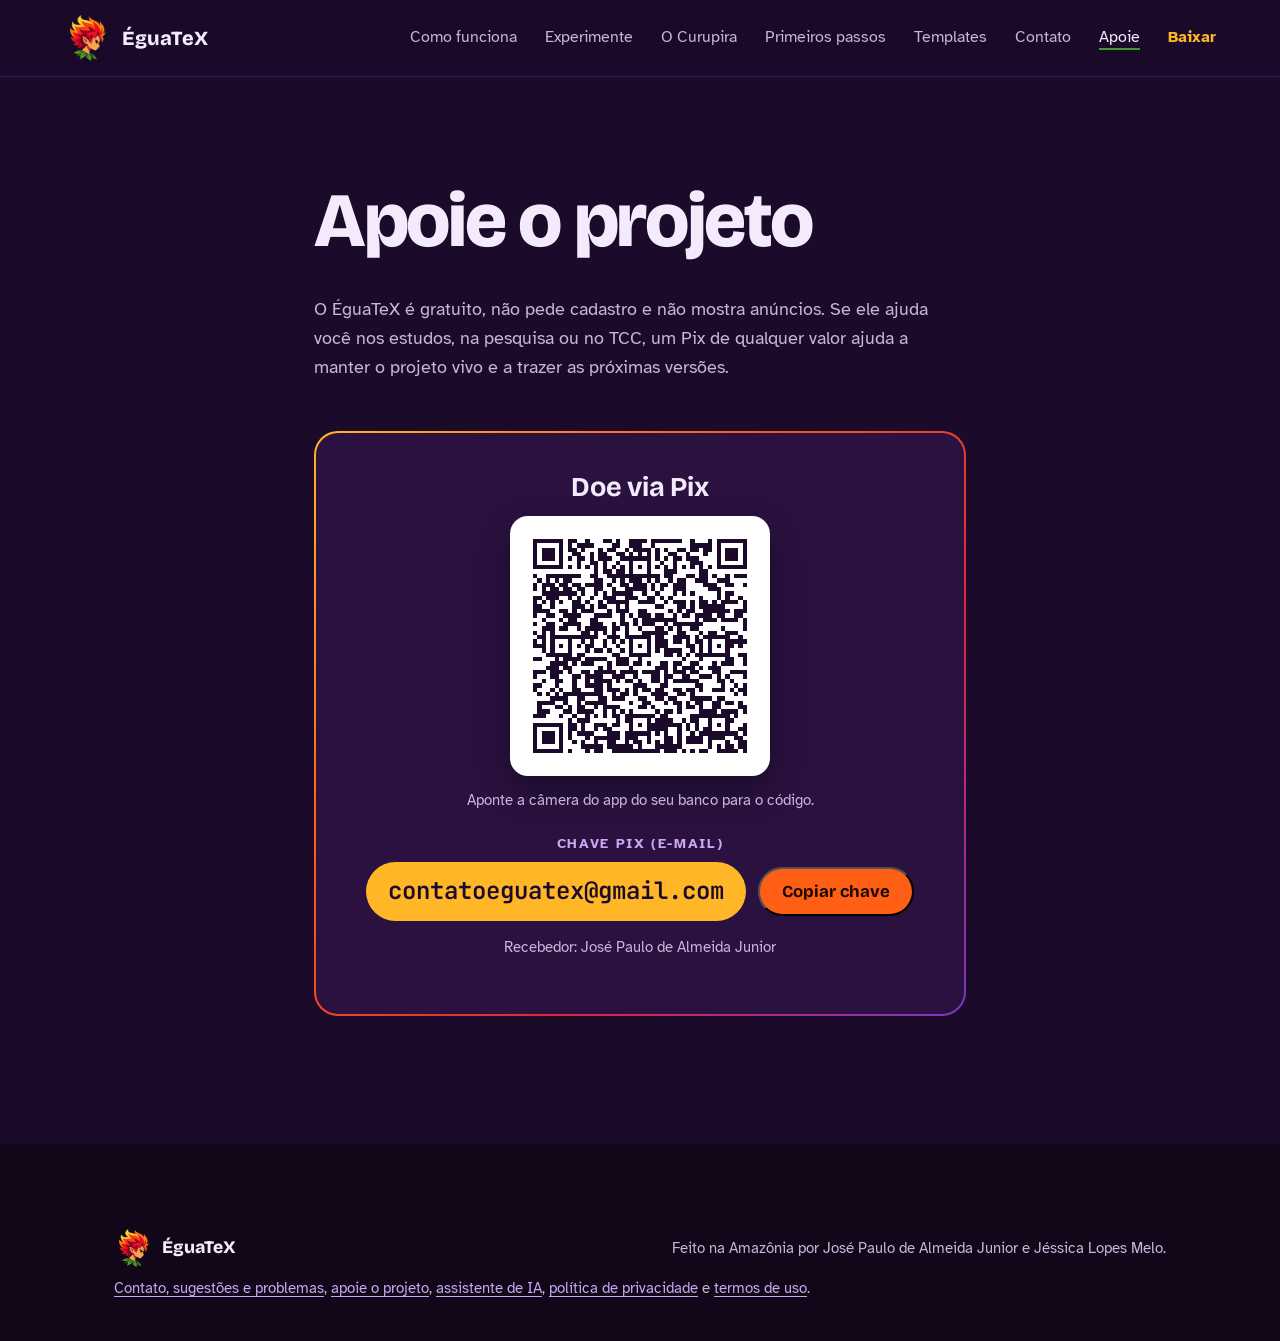
==== commit 0215053c: "Site inteiro com o nome ÉguaTeX" ====
--- a/apoie.html
+++ b/apoie.html
@@ -3,8 +3,8 @@
 <head>
   <meta charset="utf-8">
   <meta name="viewport" content="width=device-width, initial-scale=1">
-  <title>Apoie o projeto | ÉguaTex</title>
-  <meta name="description" content="Apoie o ÉguaTex com um Pix para a chave contatoeguatex@gmail.com e ajude a manter o editor LaTeX gratuito e offline, feito na Amazônia.">
+  <title>Apoie o projeto | ÉguaTeX</title>
+  <meta name="description" content="Apoie o ÉguaTeX com um Pix para a chave contatoeguatex@gmail.com e ajude a manter o editor LaTeX gratuito e offline, feito na Amazônia.">
   <meta name="theme-color" content="#1c0a2b">
   <link rel="icon" href="/favicon.ico?v=www2" sizes="any">
   <link rel="icon" type="image/png" sizes="48x48" href="/favicon-48.png?v=www2">
@@ -12,16 +12,16 @@
   <link rel="apple-touch-icon" href="/apple-touch-icon.png?v=www2">
   <link rel="manifest" href="/site.webmanifest?v=www2">
   <link rel="canonical" href="https://eguatex.com.br/apoie.html">
-  <meta property="og:site_name" content="ÉguaTex">
+  <meta property="og:site_name" content="ÉguaTeX">
   <meta property="og:type" content="website">
   <meta property="og:locale" content="pt_BR">
   <meta property="og:url" content="https://eguatex.com.br/apoie.html">
-  <meta property="og:title" content="Apoie o projeto | ÉguaTex">
-  <meta property="og:description" content="Apoie o ÉguaTex com um Pix para a chave contatoeguatex@gmail.com e ajude a manter o editor LaTeX gratuito e offline, feito na Amazônia.">
+  <meta property="og:title" content="Apoie o projeto | ÉguaTeX">
+  <meta property="og:description" content="Apoie o ÉguaTeX com um Pix para a chave contatoeguatex@gmail.com e ajude a manter o editor LaTeX gratuito e offline, feito na Amazônia.">
   <meta property="og:image" content="https://eguatex.com.br/assets/img/compartilhar.jpg">
   <meta property="og:image:width" content="1200">
   <meta property="og:image:height" content="630">
-  <meta property="og:image:alt" content="ÉguaTex. Escreva LaTeX de qualquer lugar, mesmo sem internet. Feito na Amazônia.">
+  <meta property="og:image:alt" content="ÉguaTeX. Escreva LaTeX de qualquer lugar, mesmo sem internet. Feito na Amazônia.">
   <meta name="twitter:card" content="summary_large_image">
 
   <link rel="preconnect" href="https://fonts.googleapis.com">
@@ -33,9 +33,9 @@
   <a class="pular" href="#conteudo">Pular para o conteúdo</a>
 
   <header class="topo">
-    <a class="marca" href="index.html" aria-label="ÉguaTex, início">
+    <a class="marca" href="index.html" aria-label="ÉguaTeX, início">
       <img src="assets/img/curupira-256.png" alt="" width="48" height="48">
-      <span>ÉguaTex</span>
+      <span>ÉguaTeX</span>
     </a>
     <nav aria-label="Seções">
       <a href="index.html#portal">Como funciona</a>
@@ -52,13 +52,13 @@
   <main id="conteudo" class="contato apoie">
     <section class="contato-abertura" aria-labelledby="apoie-titulo">
       <h1 id="apoie-titulo">Apoie o projeto</h1>
-      <p>O ÉguaTex é gratuito, não pede cadastro e não mostra anúncios. Se ele ajuda você nos estudos, na pesquisa ou no TCC, um Pix de qualquer valor ajuda a manter o projeto vivo e a trazer as próximas versões.</p>
+      <p>O ÉguaTeX é gratuito, não pede cadastro e não mostra anúncios. Se ele ajuda você nos estudos, na pesquisa ou no TCC, um Pix de qualquer valor ajuda a manter o projeto vivo e a trazer as próximas versões.</p>
     </section>
 
     <section class="contato-email apoie-pix" aria-labelledby="pix-titulo">
       <h2 id="pix-titulo">Doe via Pix</h2>
       <figure class="apoie-qr">
-        <img src="assets/img/pix-eguatex.svg" width="260" height="260" alt="QR Code do Pix do ÉguaTex, para a chave contatoeguatex@gmail.com">
+        <img src="assets/img/pix-eguatex.svg" width="260" height="260" alt="QR Code do Pix do ÉguaTeX, para a chave contatoeguatex@gmail.com">
         <figcaption>Aponte a câmera do app do seu banco para o código.</figcaption>
       </figure>
       <p class="apoie-rotulo">Chave Pix (e-mail)</p>
@@ -73,14 +73,14 @@
   <footer class="rodape">
     <div class="rodape-faixa" aria-hidden="true"></div>
     <div class="rodape-conteudo">
-      <p class="rodape-marca"><img src="assets/img/curupira-256.png" alt="" width="40" height="40"> ÉguaTex</p>
+      <p class="rodape-marca"><img src="assets/img/curupira-256.png" alt="" width="40" height="40"> ÉguaTeX</p>
       <p>Feito na Amazônia por José Paulo de Almeida Junior e Jéssica Lopes Melo.</p>
       <p><a href="contato.html">Contato, sugestões e problemas</a>, <a href="apoie.html">apoie o projeto</a>, <a href="assistente-ia.html">assistente de IA</a>, <a href="privacidade.html">política de privacidade</a> e <a href="termos.html">termos de uso</a>.</p>
     </div>
   </footer>
 
-  <script defer src="assets/js/config.js?v=20261116c"></script>
-  <script defer src="assets/js/navegacao.js?v=20261116a"></script>
+  <script defer src="assets/js/config.js?v=20261117a"></script>
+  <script defer src="assets/js/navegacao.js?v=20261117a"></script>
   <script>
     (() => {
       const botao = document.getElementById("copiar-chave");
--- a/assets/css/style.css
+++ b/assets/css/style.css
@@ -1,4 +1,4 @@
-/* ÉguaTex — paleta tirada da logo do Curupira
+/* ÉguaTeX — paleta tirada da logo do Curupira
    Roxo é a cor principal; verde e laranja-fogo são secundárias. */
 :root {
   --noite: #1c0a2b;        /* fundo: roxo-noite da mata */
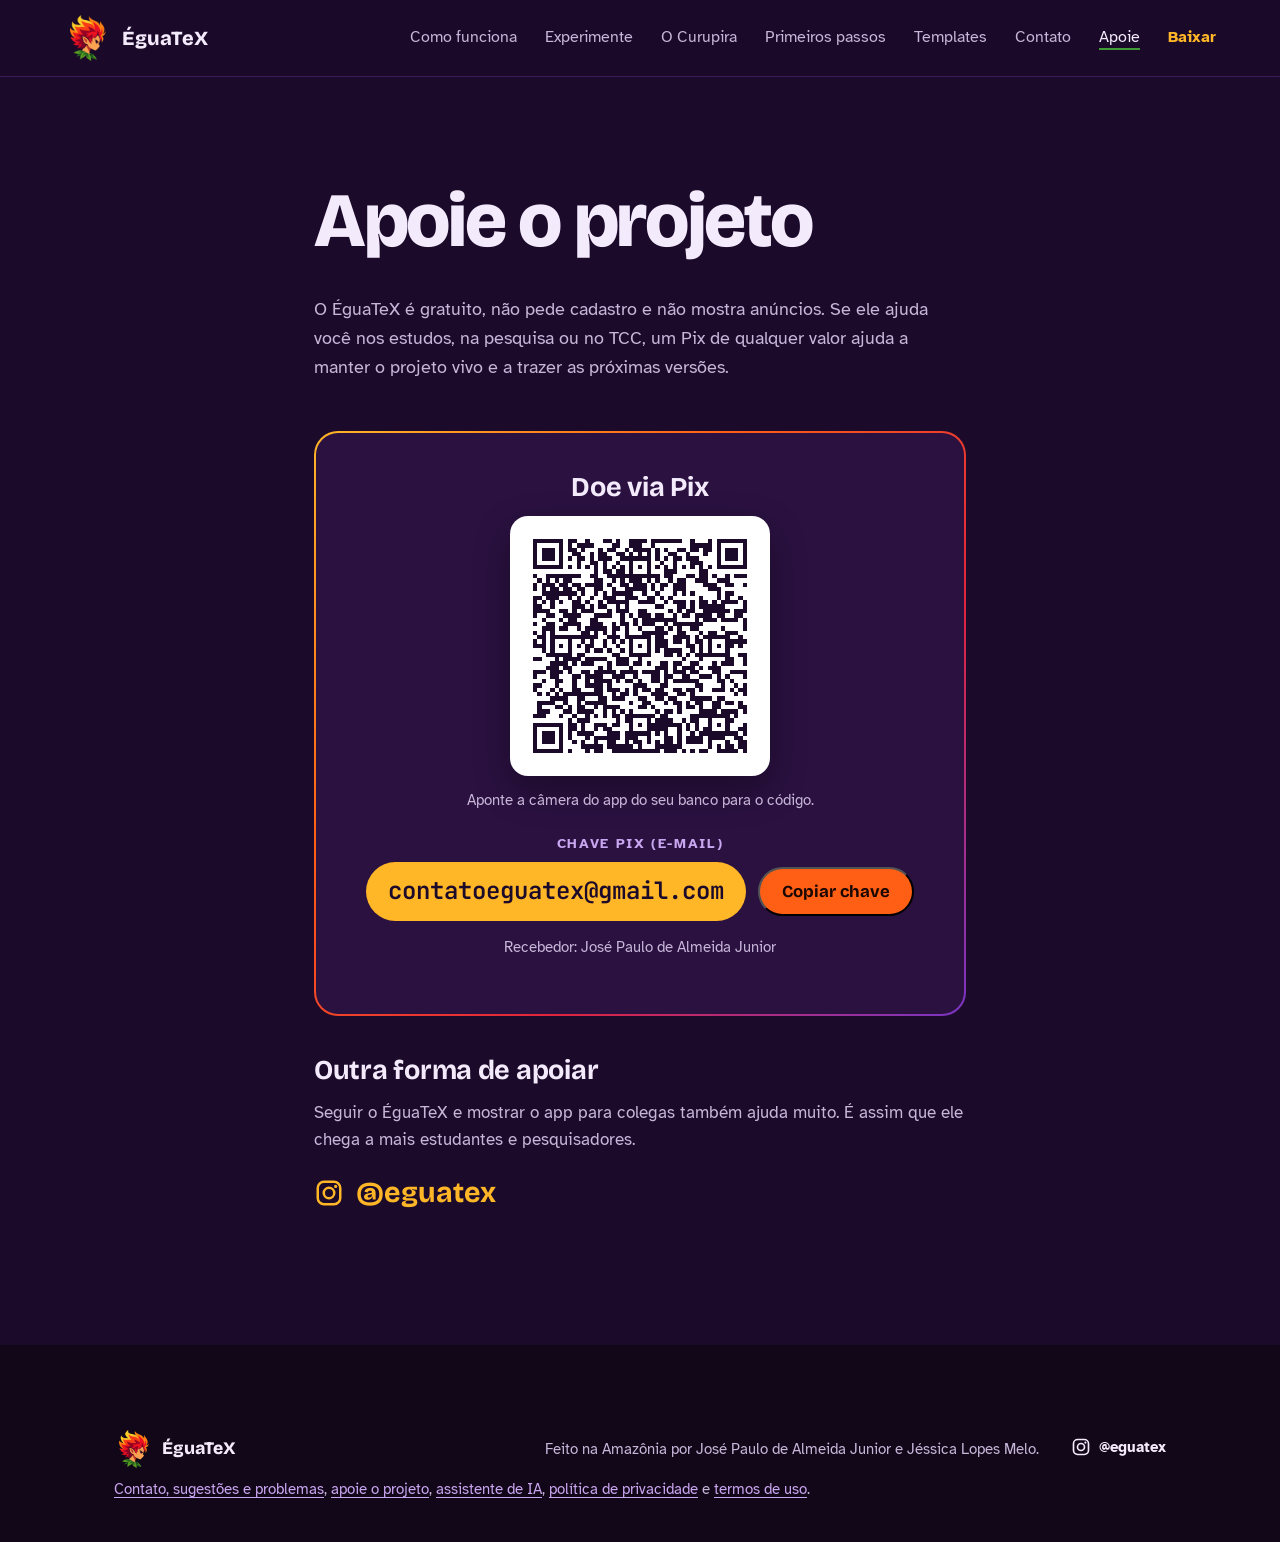
==== commit 3d4d76d5: "feat: Instagram @eguatex no rodape, no contato, no apoie e nos dados do Google Rodape das paginas co" ====
--- a/apoie.html
+++ b/apoie.html
@@ -18,7 +18,7 @@
   <meta property="og:url" content="https://eguatex.com.br/apoie.html">
   <meta property="og:title" content="Apoie o projeto | ÉguaTeX">
   <meta property="og:description" content="Apoie o ÉguaTeX com um Pix para a chave contatoeguatex@gmail.com e ajude a manter o editor LaTeX gratuito e offline, feito na Amazônia.">
-  <meta property="og:image" content="https://eguatex.com.br/assets/img/compartilhar.jpg">
+  <meta property="og:image" content="https://eguatex.com.br/assets/img/compartilhar.jpg?v=eguatex2">
   <meta property="og:image:width" content="1200">
   <meta property="og:image:height" content="630">
   <meta property="og:image:alt" content="ÉguaTeX. Escreva LaTeX de qualquer lugar, mesmo sem internet. Feito na Amazônia.">
@@ -27,7 +27,7 @@
   <link rel="preconnect" href="https://fonts.googleapis.com">
   <link rel="preconnect" href="https://fonts.gstatic.com" crossorigin>
   <link href="https://fonts.googleapis.com/css2?family=Bricolage+Grotesque:opsz,wght@12..96,500;12..96,700;12..96,800&family=Atkinson+Hyperlegible:ital,wght@0,400;0,700;1,400&family=JetBrains+Mono:wght@400;600&display=swap" rel="stylesheet">
-  <link rel="stylesheet" href="assets/css/style.css?v=20261117a">
+  <link rel="stylesheet" href="assets/css/style.css?v=20261118a">
 </head>
 <body>
   <a class="pular" href="#conteudo">Pular para o conteúdo</a>
@@ -68,6 +68,12 @@
       </div>
       <p class="apoie-recebedor">Recebedor: José Paulo de Almeida Junior</p>
     </section>
+
+    <section class="contato-social" aria-labelledby="seguir-titulo">
+      <h2 id="seguir-titulo">Outra forma de apoiar</h2>
+      <p>Seguir o ÉguaTeX e mostrar o app para colegas também ajuda muito. É assim que ele chega a mais estudantes e pesquisadores.</p>
+      <p class="social-endereco"><a href="https://www.instagram.com/eguatex/" rel="noopener"><svg class="icone-instagram" viewBox="0 0 24 24" width="30" height="30" aria-hidden="true" focusable="false"><rect x="3" y="3" width="18" height="18" rx="5" fill="none" stroke="currentColor" stroke-width="2"/><circle cx="12" cy="12" r="4.2" fill="none" stroke="currentColor" stroke-width="2"/><circle cx="17.3" cy="6.7" r="1.3" fill="currentColor"/></svg><span>@eguatex</span><span class="sr-only"> no Instagram</span></a></p>
+    </section>
   </main>
 
   <footer class="rodape">
@@ -75,6 +81,7 @@
     <div class="rodape-conteudo">
       <p class="rodape-marca"><img src="assets/img/curupira-256.png" alt="" width="40" height="40"> ÉguaTeX</p>
       <p>Feito na Amazônia por José Paulo de Almeida Junior e Jéssica Lopes Melo.</p>
+      <p class="rodape-social"><a href="https://www.instagram.com/eguatex/" rel="noopener"><svg class="icone-instagram" viewBox="0 0 24 24" width="20" height="20" aria-hidden="true" focusable="false"><rect x="3" y="3" width="18" height="18" rx="5" fill="none" stroke="currentColor" stroke-width="2"/><circle cx="12" cy="12" r="4.2" fill="none" stroke="currentColor" stroke-width="2"/><circle cx="17.3" cy="6.7" r="1.3" fill="currentColor"/></svg><span>@eguatex</span><span class="sr-only"> no Instagram</span></a></p>
       <p><a href="contato.html">Contato, sugestões e problemas</a>, <a href="apoie.html">apoie o projeto</a>, <a href="assistente-ia.html">assistente de IA</a>, <a href="privacidade.html">política de privacidade</a> e <a href="termos.html">termos de uso</a>.</p>
     </div>
   </footer>
--- a/assets/css/style.css
+++ b/assets/css/style.css
@@ -657,3 +657,14 @@
 .apoie-chave { display: flex; flex-wrap: wrap; gap: 12px; justify-content: center; align-items: center; }
 .apoie-chave code { font-family: var(--fonte-codigo); font-size: clamp(1.05rem, 4.2vw, 1.5rem); font-weight: 600; color: var(--noite); background: var(--chama); border-radius: 999px; padding: 10px 22px; overflow-wrap: anywhere; }
 .apoie-recebedor { margin-top: 14px; color: var(--texto-suave); font-size: .95rem; }
+
+/* ---------- Instagram (rodape, contato e apoie) ---------- */
+.sr-only { position: absolute; width: 1px; height: 1px; padding: 0; margin: -1px; overflow: hidden; clip: rect(0 0 0 0); white-space: nowrap; border: 0; }
+.rodape-social a { display: inline-flex; align-items: center; gap: 8px; color: var(--texto); font-weight: 700; text-decoration: none; }
+.rodape-social a:hover, .rodape-social a:focus-visible { color: var(--chama); }
+.contato-social { margin-top: clamp(24px, 4vw, 40px); text-align: left; }
+.contato-social h2 { font-size: clamp(1.3rem, 3vw, 1.7rem); font-weight: 700; margin-bottom: 0.5em; }
+.contato-social p { color: var(--texto-suave); font-size: 1.05rem; }
+.social-endereco { margin: 0.6em 0 0; }
+.social-endereco a { display: inline-flex; align-items: center; gap: 12px; color: var(--chama); font-family: var(--fonte-titulo); font-weight: 700; font-size: clamp(1.3rem, 4vw, 1.8rem); text-decoration: none; }
+.social-endereco a:hover, .social-endereco a:focus-visible { text-decoration: underline; }
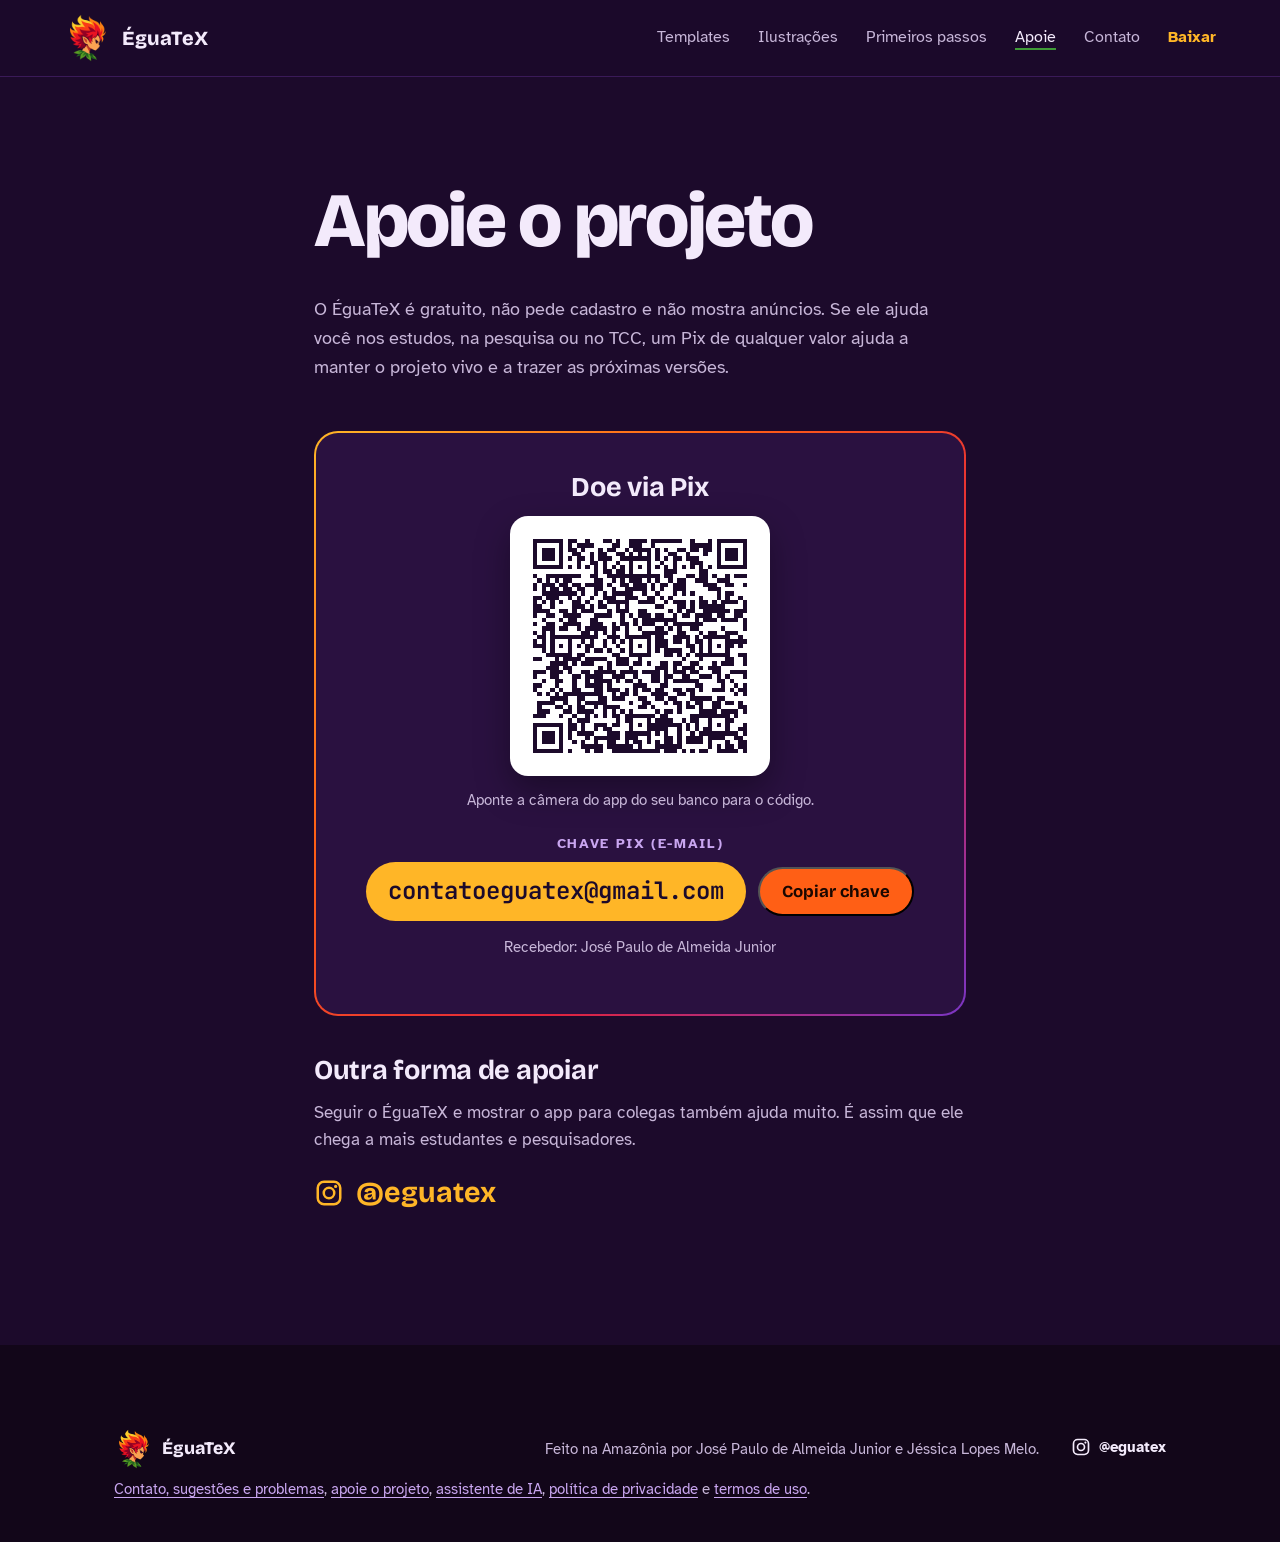
==== commit d75ae676: "feat: nova seção Ilustrações, com o elemento de volume em TikZ Galeria em ilustracoes.html e página " ====
--- a/apoie.html
+++ b/apoie.html
@@ -38,13 +38,11 @@
       <span>ÉguaTeX</span>
     </a>
     <nav aria-label="Seções">
-      <a href="index.html#portal">Como funciona</a>
-      <a href="index.html#experimente">Experimente</a>
-      <a href="index.html#curupira">O Curupira</a>
+      <a href="templates.html">Templates</a>
+      <a href="ilustracoes.html">Ilustrações</a>
       <a href="primeiros-passos.html">Primeiros passos</a>
-      <a href="templates.html">Templates</a>
+      <a href="apoie.html" aria-current="page">Apoie</a>
       <a href="contato.html">Contato</a>
-      <a href="apoie.html" aria-current="page">Apoie</a>
       <a class="nav-baixar" href="index.html#baixar">Baixar</a>
     </nav>
   </header>
--- a/assets/css/style.css
+++ b/assets/css/style.css
@@ -136,6 +136,10 @@
 @media (max-width: 820px) {
   .abertura { grid-template-columns: 1fr; }
   .abertura-figura { order: -1; width: min(78%, 380px); }
+  /* numa coluna só, o texto acompanha a logo no centro */
+  .abertura-texto { text-align: center; }
+  .abertura-texto .lema, .abertura-texto .apoio { margin-left: auto; margin-right: auto; }
+  .abertura-texto .acoes { justify-content: center; }
 }
 
 /* ---------- seções gerais ---------- */
